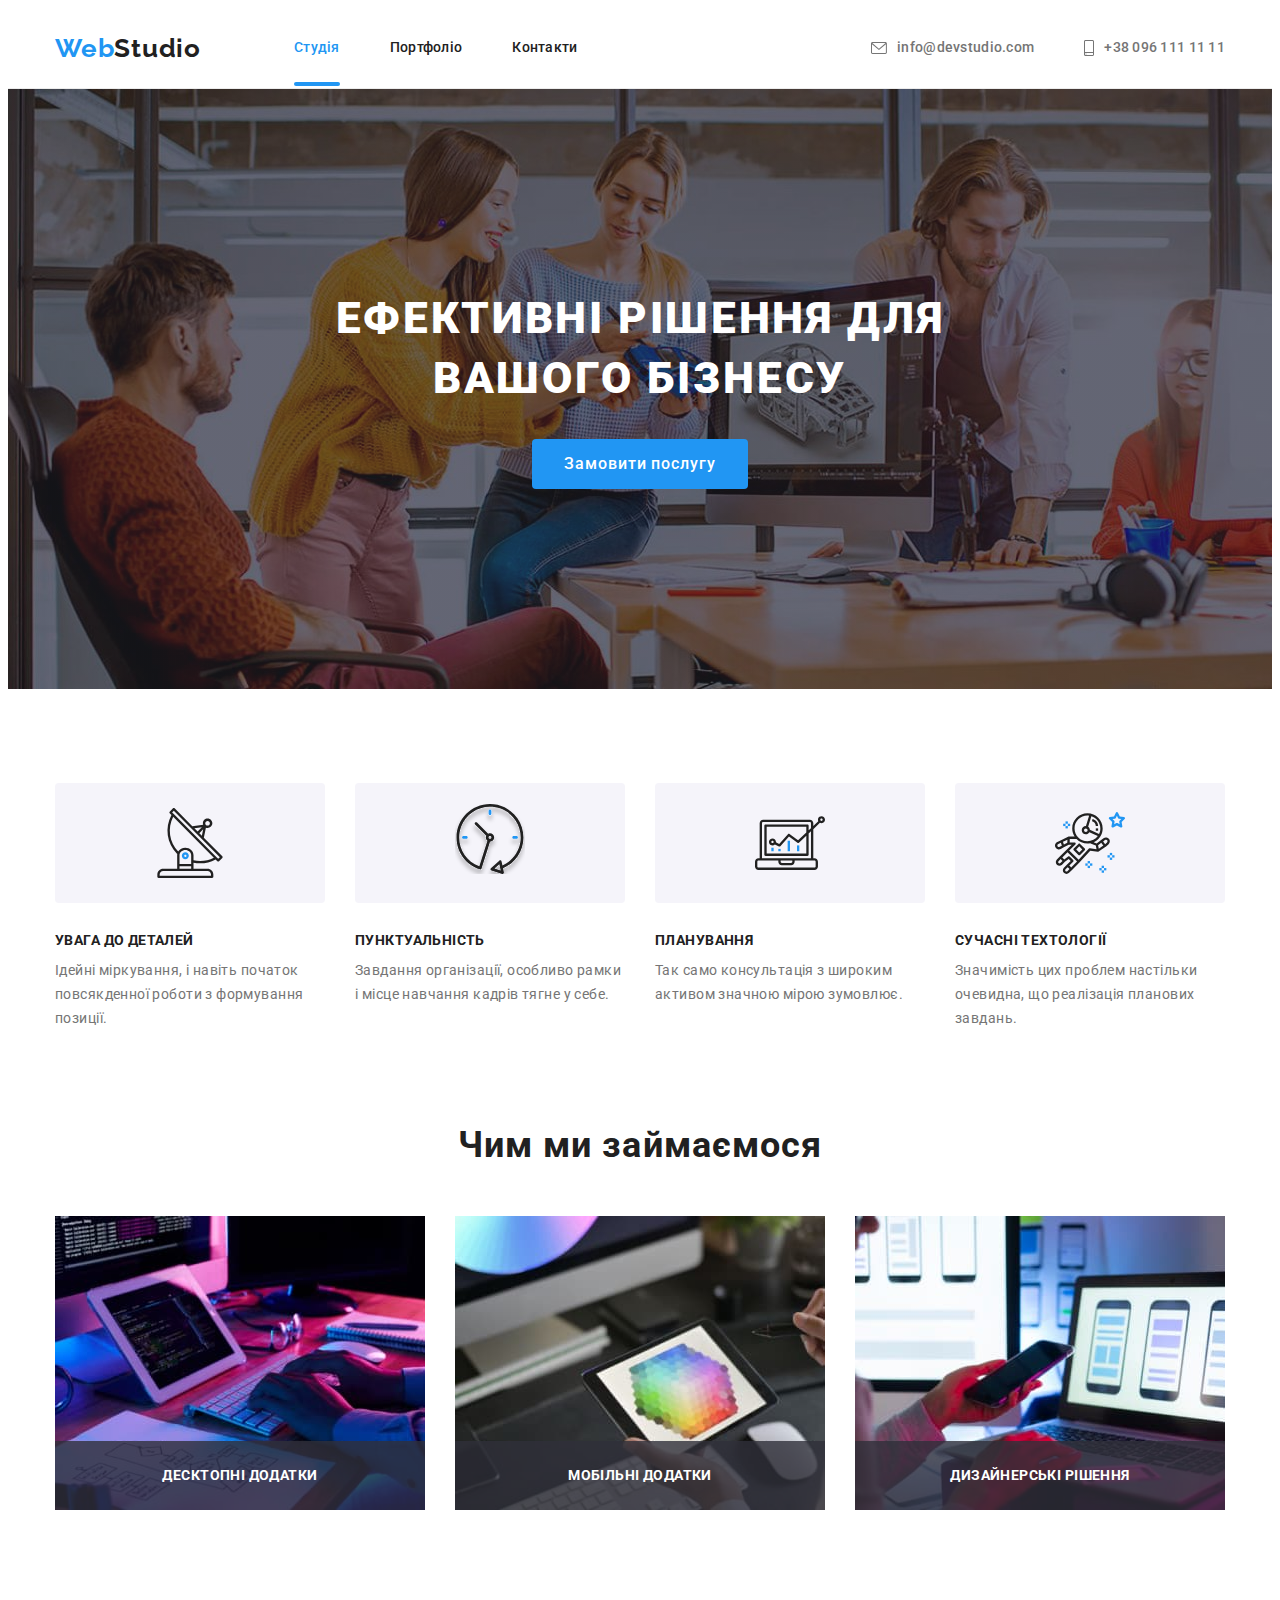
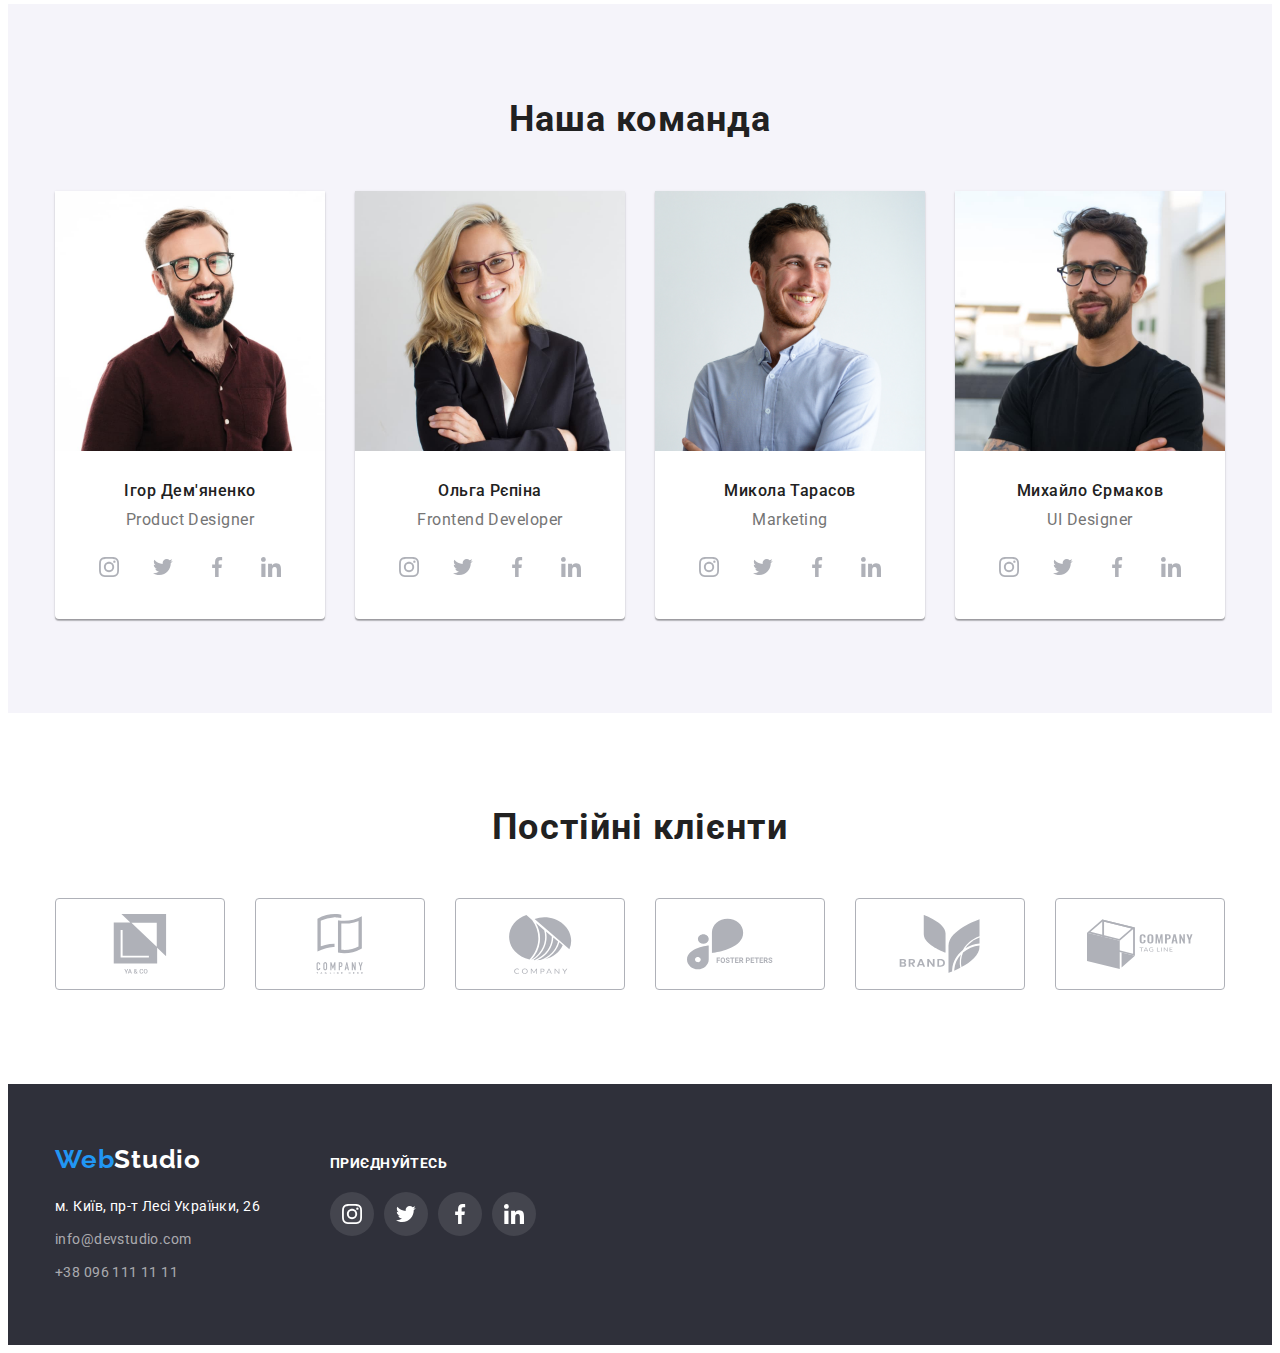
==== index.html @ 8819599c "01.11." ====
<!DOCTYPE html>
<html lang="en">
  <head>
    <meta charset="UTF-8" />
    <meta http-equiv="X-UA-Compatible" content="IE=edge" />
    <meta name="viewport" content="width=device-width, initial-scale=1.0" />
    <title>WebStudio</title>
    <link rel="preconnect" href="https://fonts.googleapis.com" />
    <link rel="preconnect" href="https://fonts.gstatic.com" crossorigin />
    <link
      href="https://fonts.googleapis.com/css2?family=Raleway:wght@700;900&family=Roboto:wght@400;500;700;900&display=swap"
      rel="stylesheet"
    />
    <link
      rel="stylesheet"
      href="https://cdnjs.cloudflare.com/ajax/libs/modern-normalize/1.1.0/modern-normalize.min.css"
      integrity="sha512-wpPYUAdjBVSE4KJnH1VR1HeZfpl1ub8YT/NKx4PuQ5NmX2tKuGu6U/JRp5y+Y8XG2tV+wKQpNHVUX03MfMFn9Q=="
      crossorigin="anonymous"
      referrerpolicy="no-referrer"
    />
    <link rel="stylesheet" href="./CSS/styles.css" />
  </head>

  <body>
    <header class="header">
      <div class="container header-container">
        <nav class="header-container">
          <a class="header-logo link" href="./index.html"
            >Web<span class="logo-studio">Studio</span></a
          >
          <ul class="header-list list">
            <li class="header-item">
              <a class="header-link link current" href="./index.html">Студія</a>
            </li>
            <li class="header-item">
              <a class="header-link link" href="./portfolio.html">Портфоліо</a>
            </li>
            <li class="header-item">
              <a class="header-link link" href="./index.html">Контакти</a>
            </li>
          </ul>
        </nav>
        <ul class="header-ocntact-container">
          <li class="header-addres-list">
            <a class="header-mail link" href="mailto:info@devstudio.com">
              <svg class="icon-envelope" width="16" height="12">
                <use href="./images/спрайти/symbol-defs.svg#icon-envelope"></use>
              </svg>
              info@devstudio.com
            </a>
          </li>
          <li>
            <a class="header-tel link" href="tel:+380961111111">
              <svg class="icon-smartphone" width="10" height="16">
                <use href="./images/спрайти/symbol-defs.svg#icon-smartphone"></use>
              </svg>
              +38 096 111 11 11</a
            >
          </li>
        </ul>
      </div>
    </header>

    <main>
      <section class="hero">
        <div class="container container-hero">
          <h1 class="hero-title">Ефективні рішення для вашого бізнесу</h1>
          <button class="hero-btn" data-modal-open type="button">Замовити послугу</button>
        </div>
      </section>

      <section class="about section">
        <div class="about-container container">
          <h2 class="visually-hidden">Переваги</h2>
          <ul class="about-list list">
            <li class="about-item icon-antenna">
              <h3 class="about-title">Увага до деталей</h3>
              <p class="about-txt">
                Ідейні міркування, і навіть початок повсякденної роботи з формування позиції.
              </p>
            </li>
            <li class="about-item icon-clock">
              <h3 class="about-title">Пунктуальність</h3>
              <p class="about-txt">
                Завдання організації, особливо рамки і місце навчання кадрів тягне у себе.
              </p>
            </li>
            <li class="about-item icon-diagram">
              <h3 class="about-title">Планування</h3>
              <p class="about-txt">
                Так само консультація з широким активом значною мірою зумовлює.
              </p>
            </li>
            <li class="about-item icon-astronaut">
              <h3 class="about-title">Сучасні техтології</h3>
              <p class="about-txt">
                Значимість цих проблем настільки очевидна, що реалізація планових завдань.
              </p>
            </li>
          </ul>
        </div>
      </section>

      <section class="work section">
        <div class="container">
          <h2 class="work-title">Чим ми займаємося</h2>
          <ul class="work-list">
            <li class="work-list-item">
              <div class="work-wrap">
                <img src="./images/img.jpg" alt="laptop screen" width="370" height="294" />
                <p class="work-list-text">Десктопні додатки</p>
              </div>
            </li>
            <li class="work-list-item">
              <div class="work-wrap">
                <img src="./images/box3.jpg" alt="White tablet" width="370" height="294" />
                <p class="work-list-text">Мобільні додатки</p>
              </div>
            </li>
            <li class="work-list-item">
              <div class="work-wrap">
                <img src="./images/box2(1).jpg" alt="keybord" width="370" height="294" />
                <p class="work-list-text">Дизайнерські рішення</p>
              </div>
            </li>
          </ul>
        </div>
      </section>

      <section class="team">
        <div class="container">
          <h2 class="team-title">Наша команда</h2>
          <ul class="team-list list">
            <li class="team-item">
              <img src="./images/img2.jpg" alt="red" width="270" height="270" />
              <div class="container-team-txt">
                <h3 class="team-name">Ігор Дем'яненко</h3>
                <p class="team-txt">Product Designer</p>
                <ul class="team-social-list list">
                  <li>
                    <a class="team-social-item" href="">
                      <svg class="social" width="20" height="20">
                        <use href="./images/спрайти/symbol-defs.svg#icon-instagram"></use>
                      </svg>
                    </a>
                  </li>
                  <li>
                    <a class="team-social-item" href="">
                      <svg class="social" width="20" height="20">
                        <use href="./images/спрайти/symbol-defs.svg#icon-twitter"></use>
                      </svg>
                    </a>
                  </li>
                  <li>
                    <a class="team-social-item" href="">
                      <svg class="social" width="20" height="20">
                        <use href="./images/спрайти/symbol-defs.svg#icon-facebook"></use>
                      </svg>
                    </a>
                  </li>
                  <li>
                    <a class="team-social-item" href="">
                      <svg class="social" width="20" height="20">
                        <use href="./images/спрайти/symbol-defs.svg#icon-linkedin"></use>
                      </svg>
                    </a>
                  </li>
                </ul>
              </div>
            </li>
            <li class="team-item">
              <img src="./images/img4.jpg" alt="black and white" width="270" height="270" />
              <div class="container-team-txt">
                <h3 class="team-name">Ольга Рєпіна</h3>
                <p class="team-txt">Frontend Developer</p>
                <ul class="team-social-list list">
                  <li>
                    <a class="team-social-item" href="">
                      <svg class="social" width="20" height="20">
                        <use href="./images/спрайти/symbol-defs.svg#icon-instagram"></use>
                      </svg>
                    </a>
                  </li>
                  <li>
                    <a class="team-social-item" href="">
                      <svg class="social" width="20" height="20">
                        <use href="./images/спрайти/symbol-defs.svg#icon-twitter"></use>
                      </svg>
                    </a>
                  </li>
                  <li>
                    <a class="team-social-item" href="">
                      <svg class="social" width="20" height="20">
                        <use href="./images/спрайти/symbol-defs.svg#icon-facebook"></use>
                      </svg>
                    </a>
                  </li>
                  <li>
                    <a class="team-social-item" href="">
                      <svg class="social" width="20" height="20">
                        <use href="./images/спрайти/symbol-defs.svg#icon-linkedin"></use>
                      </svg>
                    </a>
                  </li>
                </ul>
              </div>
            </li>
            <li class="team-item">
              <img src="./images/5.jpg" alt="blu" width="270" height="270" />
              <div class="container-team-txt">
                <h3 class="team-name">Микола Тарасов</h3>
                <p class="team-txt">Marketing</p>
                <ul class="team-social-list list">
                  <li>
                    <a class="team-social-item" href="">
                      <svg class="social" width="20" height="20">
                        <use href="./images/спрайти/symbol-defs.svg#icon-instagram"></use>
                      </svg>
                    </a>
                  </li>
                  <li>
                    <a class="team-social-item" href="">
                      <svg class="social" width="20" height="20">
                        <use href="./images/спрайти/symbol-defs.svg#icon-twitter"></use>
                      </svg>
                    </a>
                  </li>
                  <li>
                    <a class="team-social-item" href="">
                      <svg class="social" width="20" height="20">
                        <use href="./images/спрайти/symbol-defs.svg#icon-facebook"></use>
                      </svg>
                    </a>
                  </li>
                  <li>
                    <a class="team-social-item" href="">
                      <svg class="social" width="20" height="20">
                        <use href="./images/спрайти/symbol-defs.svg#icon-linkedin"></use>
                      </svg>
                    </a>
                  </li>
                </ul>
              </div>
            </li>
            <li class="team-item">
              <img src="./images/img66.jpg" alt="black" width="270" height="270" />
              <div class="container-team-txt">
                <h3 class="team-name">Михайло Єрмаков</h3>
                <p class="team-txt">UI Designer</p>
                <ul class="team-social-list list">
                  <li>
                    <a class="team-social-item" href="">
                      <svg class="social" width="20" height="20">
                        <use href="./images/спрайти/symbol-defs.svg#icon-instagram"></use>
                      </svg>
                    </a>
                  </li>
                  <li>
                    <a class="team-social-item" href="">
                      <svg class="social" width="20" height="20">
                        <use href="./images/спрайти/symbol-defs.svg#icon-twitter"></use>
                      </svg>
                    </a>
                  </li>
                  <li>
                    <a class="team-social-item" href="">
                      <svg class="social" width="20" height="20">
                        <use href="./images/спрайти/symbol-defs.svg#icon-facebook"></use>
                      </svg>
                    </a>
                  </li>
                  <li>
                    <a class="team-social-item" href="">
                      <svg class="social" width="20" height="20">
                        <use href="./images/спрайти/symbol-defs.svg#icon-linkedin"></use>
                      </svg>
                    </a>
                  </li>
                </ul>
              </div>
            </li>
          </ul>
        </div>
      </section>

      <section class="clients">
        <div class="clients-div">
          <h2 class="clients-titel">Постійні клієнти</h2>
          <ul class="clients-list">
            <li class="clients-name item-yago">
              <a class="clients-logo" href="">
                <svg class="client-item">
                  <use href="./images/спрайти/symbol-defs.svg#icon-Union"></use>
                </svg>
              </a>
            </li>
            <li class="clients-name item-tagline">
              <a class="clients-logo" href="">
                <svg class="client-item">
                  <use href="./images/спрайти/symbol-defs.svg#icon-company-tagline-here"></use>
                </svg>
              </a>
            </li>
            <li class="clients-name item-company">
              <a class="clients-logo" href="">
                <svg class="client-item">
                  <use href="./images/спрайти/symbol-defs.svg#icon-company"></use>
                </svg>
              </a>
            </li>
            <li class="clients-name item-foster">
              <a class="clients-logo" href="">
                <svg class="client-item">
                  <use href="./images/спрайти/symbol-defs.svg#icon-foster-peters"></use>
                </svg>
              </a>
            </li>
            <li class="clients-name item-brand">
              <a class="clients-logo" href="">
                <svg class="client-item">
                  <use href="./images/спрайти/symbol-defs.svg#icon-brand"></use>
                </svg>
              </a>
            </li>
            <li class="clients-name item-tagline2">
              <a class="clients-logo" href="">
                <svg class="client-item">
                  <use href="./images/спрайти/symbol-defs.svg#icon-ta-line"></use>
                </svg>
              </a>
            </li>
          </ul>
        </div>
      </section>
    </main>

    <footer class="footer">
      <section class="">
        <div class="container container-footer">
          <div class="container-addres">
            <a class="footer-logo link" href="./index.html"
              >Web<span class="logo-foter-studio">Studio</span></a
            >
            <address class="footer-address">
              <ul class="footer-list list">
                <li class="footer-item">
                  <a
                    class="footer-map link"
                    href="https://goo.gl/maps/A6BVXdk1ybbCkHYm9"
                    target="_blank"
                    rel="nofollow noopener"
                    >м. Київ, пр-т Лесі Українки, 26</a
                  >
                </li>
                <li class="footer-item">
                  <a class="footer-mail link" href="mailto:info@devstudio.com"
                    >info@devstudio.com</a
                  >
                </li>
                <li class="footer-item">
                  <a class="footer-tel link" href="tel:+380961111111">+38 096 111 11 11</a>
                </li>
              </ul>
            </address>
          </div>
          <div class="footer-social">
            <p class="footer-social-title">приєднуйтесь</p>
            <ul class="footer-social-list">
              <li class="footer-social-item">
                <a class="footer-social-link" href="">
                  <svg class="footer-social-logo" width="20" height="20">
                    <use href="./images/спрайти/symbol-defs.svg#icon-instagram"></use>
                  </svg>
                </a>
              </li>
              <li class="footer-social-item">
                <a class="footer-social-link" href="">
                  <svg class="footer-social-logo" width="20" height="20">
                    <use href="./images/спрайти/symbol-defs.svg#icon-twitter"></use>
                  </svg>
                </a>
              </li>
              <li class="footer-social-item">
                <a class="footer-social-link" href="">
                  <svg class="footer-social-logo" width="20" height="20">
                    <use href="./images/спрайти/symbol-defs.svg#icon-facebook"></use>
                  </svg>
                </a>
              </li>
              <li class="footer-social-item">
                <a class="footer-social-link" href="">
                  <svg class="footer-social-logo" width="20" height="20">
                    <use href="./images/спрайти/symbol-defs.svg#icon-linkedin"></use>
                  </svg>
                </a>
              </li>
            </ul>
          </div>
        </div>
      </section>
    </footer>
    <div class="backdrop is-hidden" data-modal>
      <div class="modal">
        <button class="modal-btn" data-modal-close>
          <svg class="madal-close-icon" width="11" height="11">
            <use href="./images/спрайти/symbol-defs.svg#icon-close"></use>
          </svg>
        </button>
      </div>
    </div>
    <script src="./js/modal.js"></script>
  </body>
</html>
---- CSS/styles.css ----
:root {
  --primary-text-color: #212121;
  --secondary-text-color: #757575;
  --white-text-color: #ffffff;
  --footer-text-color: #ffffff99;
  --accent-color: #2196f3;
  --hero-background-color: #2f303a;
  --white-background-color: #ffffff;
  --team-background-color: #f5f4fa;
  --footer-background-color: #2f303a;
  --hero-buton-activ: #188ce8;
}

*,
*::before,
*::after {
  box-sizing: border-box;
}

p,
h1,
h2,
h3,
h4,
h5,
h6 {
  margin: 0;
}

ul,
ol {
  margin: 0;
  padding-left: 0;
  list-style: none;
}

button {
  display: block;
  border: none;
  border-radius: 4px;
  cursor: pointer;
}

address {
  font-style: normal;
}

a {
  color: currentColor;
  text-decoration: none;
}

img {
  max-width: 100%;
  height: auto;
  display: block;
}

.section {
  padding-top: 94px;
  padding-bottom: 94px;
}

body {
  font-family: 'Roboto', sans-serif;
  color: var(--primary-text-color);
  letter-spacing: 0.03em;
  font-size: 14px;
  background-color: var(--white-background-color);
}

.container {
  width: 1200px;
  margin: 0 auto;
  padding: 0 15px;
}

.list {
  list-style: none;
  padding-left: 0;
  margin: 0;
}

.link {
  text-decoration: none;
}

.link:hover,
.link:focus,
.link:active {
  color: var(--accent-color);
}

/*------header------------*/

.header {
  border-bottom: 1px solid #ececec;
}

.header-container {
  display: flex;
  align-items: center;
}

.header-ocntact-container {
  gap: 50px;
  margin-left: auto;
  display: flex;
  align-items: center;
}

.header-logo {
  margin-right: 93px;
  font-family: 'Raleway';
  font-style: normal;
  font-weight: 700;
  font-size: 26px;
  line-height: 1.19;
  letter-spacing: 0.03em;
  color: var(--accent-color);
}

.logo-studio {
  color: var(--primary-text-color);
}

.header-list {
  display: flex;
  gap: 50px;
  align-items: center;
}

.header-addres-list {
}

.header-link {
  position: relative;
  display: block;
  font-weight: 500;
  font-size: 14px;
  line-height: 1.14;
  letter-spacing: 0.02em;
  color: var(--primary-title-color);
  padding: 32px 0;
  transition-property: color;
  transition-duration: 250ms;
  transition-timing-function: cubic-bezier(0.4, 0, 0.2, 1);
}

.current::after {
  position: absolute;
  left: 0;
  width: 100%;
  margin-top: 26px;
  display: block;
  content: '';
  background: #2196f3;
  border-radius: 2px;
  height: 4px;
}

.current {
  color: #2196f3;
}

.header-mail {
  display: flex;
  align-items: center;
  gap: 10px;
  font-weight: 500;
  line-height: 1.14;
  letter-spacing: 0.02em;
  color: var(--secondary-text-color);
  transition-property: color;
  transition-duration: 250ms;
  transition-timing-function: cubic-bezier(0.4, 0, 0.2, 1);
}

.header-tel {
  display: flex;
  align-items: center;
  gap: 10px;
  font-weight: 500;
  line-height: 1.14;
  letter-spacing: 0.02em;
  color: var(--secondary-text-color);
  transition-property: color;
  transition-duration: 250ms;
  transition-timing-function: cubic-bezier(0.4, 0, 0.2, 1);
}

.icon-smartphone {
  fill: currentColor;
}

.icon-envelope {
  fill: currentColor;
}

/*---------hero----------*/

.hero {
  margin-right: auto;
  margin-left: auto;
  max-width: 1600px;
  height: 600px;
  background-color: var(--footer-background-color);
  background-image: linear-gradient(rgba(47, 48, 58, 0.4), rgba(47, 48, 58, 0.4)),
    url(../images/hero-background.jpc.jpg);

  padding-top: 200px;
  padding-bottom: 200px;
  text-align: center;
  background-size: cover;
  background-repeat: no-repeat;
}

.hero-title {
  text-align: center;
  width: 696px;
  font-weight: 900;
  font-size: 44px;
  line-height: 1.36;
  text-align: center;
  letter-spacing: 0.06em;
  text-transform: uppercase;
  color: var(--white-text-color);
  margin: 0 auto;
}

.hero-btn {
  display: inline-block;
  margin-top: 30px;
  min-width: 216px;
  height: 50px;
  top: 430px;
  left: 692px;
  font-family: inherit;
  font-weight: 500;
  font-size: 16px;
  line-height: 1.88;
  text-align: center;
  letter-spacing: 0.06em;
  color: var(--white-text-color);
  background-color: var(--accent-color);
  cursor: pointer;
  border-radius: 4px;
  border: none;
  padding: 10px 32px;
}

.hero-btn:hover,
.hero-btn:focus,
.hero-btn:active {
  background-color: var(--hero-buton-activ);
  color: var(--white-text-color);
}

/*------------переваги--------*/

.about-list {
  display: flex;
}

.about-container {
  box-sizing: border-box;
}

.visually-hidden {
  position: absolute;
  white-space: nowrap;
  width: 1px;
  height: 1px;
  overflow: hidden;
  border: 0;
  padding: 0;
  clip: rect(0 0 0 0);
  clip-path: inset(50%);
  margin: -1px;
}

.about-title {
  margin-bottom: 10px;
  font-weight: 700;
  line-height: 1.14;
  font-size: 14px;
  letter-spacing: 0.03em;
  text-transform: uppercase;
  color: var(--primary-text-color);
}

.about-txt {
  max-width: 270px;

  line-height: 1.71;
  letter-spacing: 0.03em;
  color: var(--secondary-text-color);
}

.about-item:not(:last-child) {
  margin-right: 30px;
}

.icon-antenna::before {
  background-image: url(../images/спрайти/antenna.svg);
  margin-bottom: 30px;
  border-radius: 4px;
}

.icon-clock::before {
  background-image: url(../images/спрайти/clock.svg);
  margin-bottom: 30px;
  border-radius: 4px;
}

.icon-diagram::before {
  background-image: url(../images/спрайти/diagram.svg);
  margin-bottom: 30px;
  border-radius: 4px;
}

.icon-astronaut::before {
  background-image: url(../images/спрайти/astronaut.svg);
  margin-bottom: 30px;
  border-radius: 4px;
}

.about-list {
  width: 1200px;
}

.about-item::before {
  display: block;
  content: '';
  width: 270px;
  height: 120px;
  background-repeat: no-repeat;
  background-color: #f5f4fa;
  background-position: center;
}

.about-item {
  box-sizing: border-box;
  width: 270px;
}

/*------work-----*/

.work {
  padding-top: 0;
}

.work-title {
  margin-bottom: 50px;
  font-weight: 700;
  font-size: 36px;
  line-height: 1.16;
  text-align: center;
  letter-spacing: 0.03em;
  color: var(--primary-text-color);
}

.work-list {
  margin: 0px;
  justify-content: center;
  display: flex;
  gap: 30px;
}

.work-list-item {
  width: 370px;
}

.work-list-text {
  text-align: center;
  color: var(--white-text-color);
  background-color: rgba(47, 48, 58, 0.8);
  position: absolute;
  padding: 27px 0px 27px 0px;
  font-family: 'Roboto';
  font-style: normal;
  font-weight: 700;
  font-size: 14px;
  line-height: 1.12;
  letter-spacing: 0.03em;
  text-transform: uppercase;
  bottom: 0%;
  width: 100%;
}

.work-wrap {
  position: relative;
  overflow: hidden;
}

/*------team------*/

.team-social-item:hover,
.team-social-item:focus {
  color: var(--white-text-color);
  background-color: var(--accent-color);
}

.social {
  fill: currentColor;
}

.team-social-list {
  display: flex;

  justify-content: center;
  gap: 10px;
  margin-top: 16px;
}

.team-social-item {
  border-radius: 50%;
  color: #afb1b8;
  background-color: transparent;
  align-items: center;
  justify-content: center;
  display: flex;
  width: 44px;
  height: 44px;
  transition-property: color, background-color;
  transition-duration: 250ms;
  transition-timing-function: cubic-bezier(0.4, 0, 0.2, 1);
}

.team-item {
  background: #ffffff;
  box-shadow: 0px 1px 3px rgba(0, 0, 0, 0.12), 0px 1px 1px rgba(0, 0, 0, 0.14),
    0px 2px 1px rgba(0, 0, 0, 0.2);
  border-radius: 0px 0px 4px 4px;
}

.team {
  padding-top: 94px;
  padding-bottom: 94px;
  background-color: var(--team-background-color);
}

.team-title {
  margin-bottom: 50px;
  font-weight: 700;
  font-size: 36px;
  line-height: 1.17;
  text-align: center;
  letter-spacing: 0.03em;
  color: var(--primary-text-color);
}

.team-name {
  margin-bottom: 10px;
  font-weight: 500;
  font-size: 16px;
  line-height: 1.19;
  text-align: center;
  letter-spacing: 0.03em;
  color: var(--primary-text-color);
}

.team-txt {
  font-size: 16px;
  line-height: 1.19;
  text-align: center;
  letter-spacing: 0.03em;
  color: var(--secondary-text-color);
}

.team-list {
  gap: 30px;
  display: flex;
}

.container-team-txt {
  padding-top: 30px;
  padding-bottom: 30px;
}

/* _______clients_______ */

.clients {
  padding: 94px 0px;
}

.clients-list {
  justify-content: center;
  display: flex;
  gap: 30px;
}

.clients-name {
  width: 170px;
  height: 92px;
}

.clients-logo {
  width: 170px;
  height: 92px;
  display: flex;
  align-items: center;
  justify-content: center;
  color: #afb1b8;
  border: 1px solid #afb1b8;
  border-radius: 4px;
  transition-property: color, border-color;
  transition-duration: 250ms;
  transition-timing-function: cubic-bezier(0.4, 0, 0.2, 1);
}

.client-item {
  width: 106px;
  height: 60px;
  fill: currentColor;
}

.clients-logo:hover,
.clients-logo:focus,
.clients-logo:active {
  border-color: var(--hero-buton-activ);

  color: var(--hero-buton-activ);
}

.clients-titel {
  margin-bottom: 50px;
  font-family: Roboto;
  font-size: 36px;
  font-weight: 700;
  line-height: 1.16;
  letter-spacing: 0.03em;
  text-align: center;
}

/*---------footer-------*/

.footer-item:not(:last-child) {
  margin-bottom: 9px;
}

.footer-map,
.footer-mail,
.footer-tel {
  transition-property: color;
  transition-duration: 250ms;
  transition-timing-function: cubic-bezier(0.4, 0, 0.2, 1);
}

.container-footer {
  align-items: baseline;
  display: flex;
}

.logo-foter-studio {
  color: var(--white-text-color);
}

.footer-address {
  margin-top: 20px;
  font-style: normal;
}

.footer {
  padding: 60px 0;
  background-color: var(--footer-background-color);
}

.footer-logo {
  font-family: 'Raleway';
  font-style: normal;
  font-weight: 700;
  font-size: 26px;
  line-height: 1.19;
  letter-spacing: 0.03em;
  color: var(--accent-color);
}

.footer-map {
  line-height: 1.71;
  letter-spacing: 0.03em;
  color: var(--white-text-color);
}

.footer-mail {
  line-height: 1.71;
  letter-spacing: 0.03em;
  color: var(--footer-text-color);
}

.footer-tel {
  line-height: 1.71;
  letter-spacing: 0.03em;
  color: var(--footer-text-color);
}

/* -------footer-social----- */

.footer-social {
  margin-left: 70px;
}

.footer-social-title {
  font-style: normal;
  font-weight: 700;
  font-size: 14px;
  line-height: 1.14;
  text-transform: uppercase;
  color: var(--white-text-color);
}

.footer-social-title {
  margin-bottom: 20px;
}

.footer-social-list {
  display: flex;
  align-items: center;
  gap: 10px;
}

.footer-social-link {
  width: 44px;
  height: 44px;
  border-radius: 50%;
  background-color: rgba(255, 255, 255, 0.1);
  display: flex;
  background-position: center;
  align-items: center;
  justify-content: center;
  color: var(--white-text-color);
  transition-property: color, background-color;
  transition-duration: 250ms;
  transition-timing-function: cubic-bezier(0.4, 0, 0.2, 1);
}

.footer-social-logo {
  fill: currentColor;
}

.footer-social-link:hover,
.footer-social-link:focus {
  background-color: var(--accent-color);
}

/*--------filter-btn-------*/

.filter-list {
  margin-bottom: 50px;
  gap: 8px;
  display: flex;
  justify-content: center;
}

.filter {
  padding-top: 94px;
  padding-bottom: 94px;
}

.filter-item .filter-btn {
  box-sizing: border-box;
  padding: 6px 22px;
  border-radius: 4px;
  font-family: inherit;
  font-weight: 500;
  font-size: 16px;
  line-height: 1.62;
  text-align: center;
  letter-spacing: 0.03em;
  color: var(--primary-text-color);
  background-color: var(--team-background-color);
  cursor: pointer;
  border: none;
  transition-property: color, background-color, box-shadow;
  transition-duration: 250ms;
  transition-timing-function: cubic-bezier(0.4, 0, 0.2, 1);
}

.filter-btn:hover,
.filter-btn:focus {
  color: var(--white-text-color);
  background-color: var(--accent-color);
  box-shadow: 0px 3px 1px rgba(0, 0, 0, 0.1), 0px 1px 2px rgba(0, 0, 0, 0.08),
    0px 2px 2px rgba(0, 0, 0, 0.12);
}

/*--------filter-------*/

.projects-list {
  padding: 0 0 0 0;
  flex-wrap: wrap;
  display: flex;
  gap: 30px;
}

.projects-link:hover,
.projects-link:focus {
  display: block;
  box-shadow: 0px 1px 1px rgba(0, 0, 0, 0.12), 0px 4px 4px rgba(0, 0, 0, 0.06),
    1px 4px 6px rgba(0, 0, 0, 0.16);
}

.container-projects {
  border-top: 0px;
  padding: 20px 24px;
  border: 1px solid rgba(238, 238, 238, 1);
}

.projects-titel {
  margin-bottom: 4px;
  font-weight: 700;
  font-size: 18px;
  line-height: 2;
  letter-spacing: 0.06em;
  color: var(--primary-text-color);
}

.projects-txt {
  font-size: 16px;
  line-height: 1.88;
  letter-spacing: 0.03em;
  color: var(--secondary-text-color);
}

.projects-item:hover .projects-cover-text {
  transform: translateY(0);
}

.projects-top-wrap {
  position: relative;
  overflow: hidden;
}

.projects-cover-text {
  color: var(--white-text-color);
  background-color: rgba(33, 150, 243, 0.9);
  position: absolute;
  padding: 63px 24px;
  font-family: 'Roboto';
  font-style: normal;
  font-weight: 400;
  font-size: 18px;
  line-height: 1.12;
  letter-spacing: 0.03em;
  top: 0;
  left: 0;
  height: 100%;
  transform: translateY(100%);
  transition-property: background-color, transform;
  transition-duration: 250ms;
  transition-timing-function: cubic-bezier(0.4, 0, 0.2, 1);
}
/* .................backdrop............ */

.modal {
  width: 528px;
  height: 581px;
  background-color: var(--white-background-color);
  position: absolute;
  top: 50%;
  left: 50%;
  transform: translate(-50%, -50%) scale(1);
  transition: transform 300ms linear;
}

.backdrop {
  position: fixed;
  width: 100%;
  height: 100%;
  top: 0;
  left: 0;
  background-color: rgba(0, 0, 0, 0.2);
  transition: opacity 250ms;
  visibility: 300ms linear;
}

.backdrop.is-hidden .modal {
  transform: translate(-50%, -50%) scale(0);
}

.modal-btn {
  width: 30px;
  height: 30px;
  border: 1px solid #909090;
  border-radius: 50%;
  background-color: transparent;
  position: absolute;
  right: 10px;
  top: 10px;
  display: flex;
  align-items: center;
  justify-content: center;
  padding: 0;
  cursor: pointer;
}

.is-hidden {
  opacity: 0;
  pointer-events: none;
}
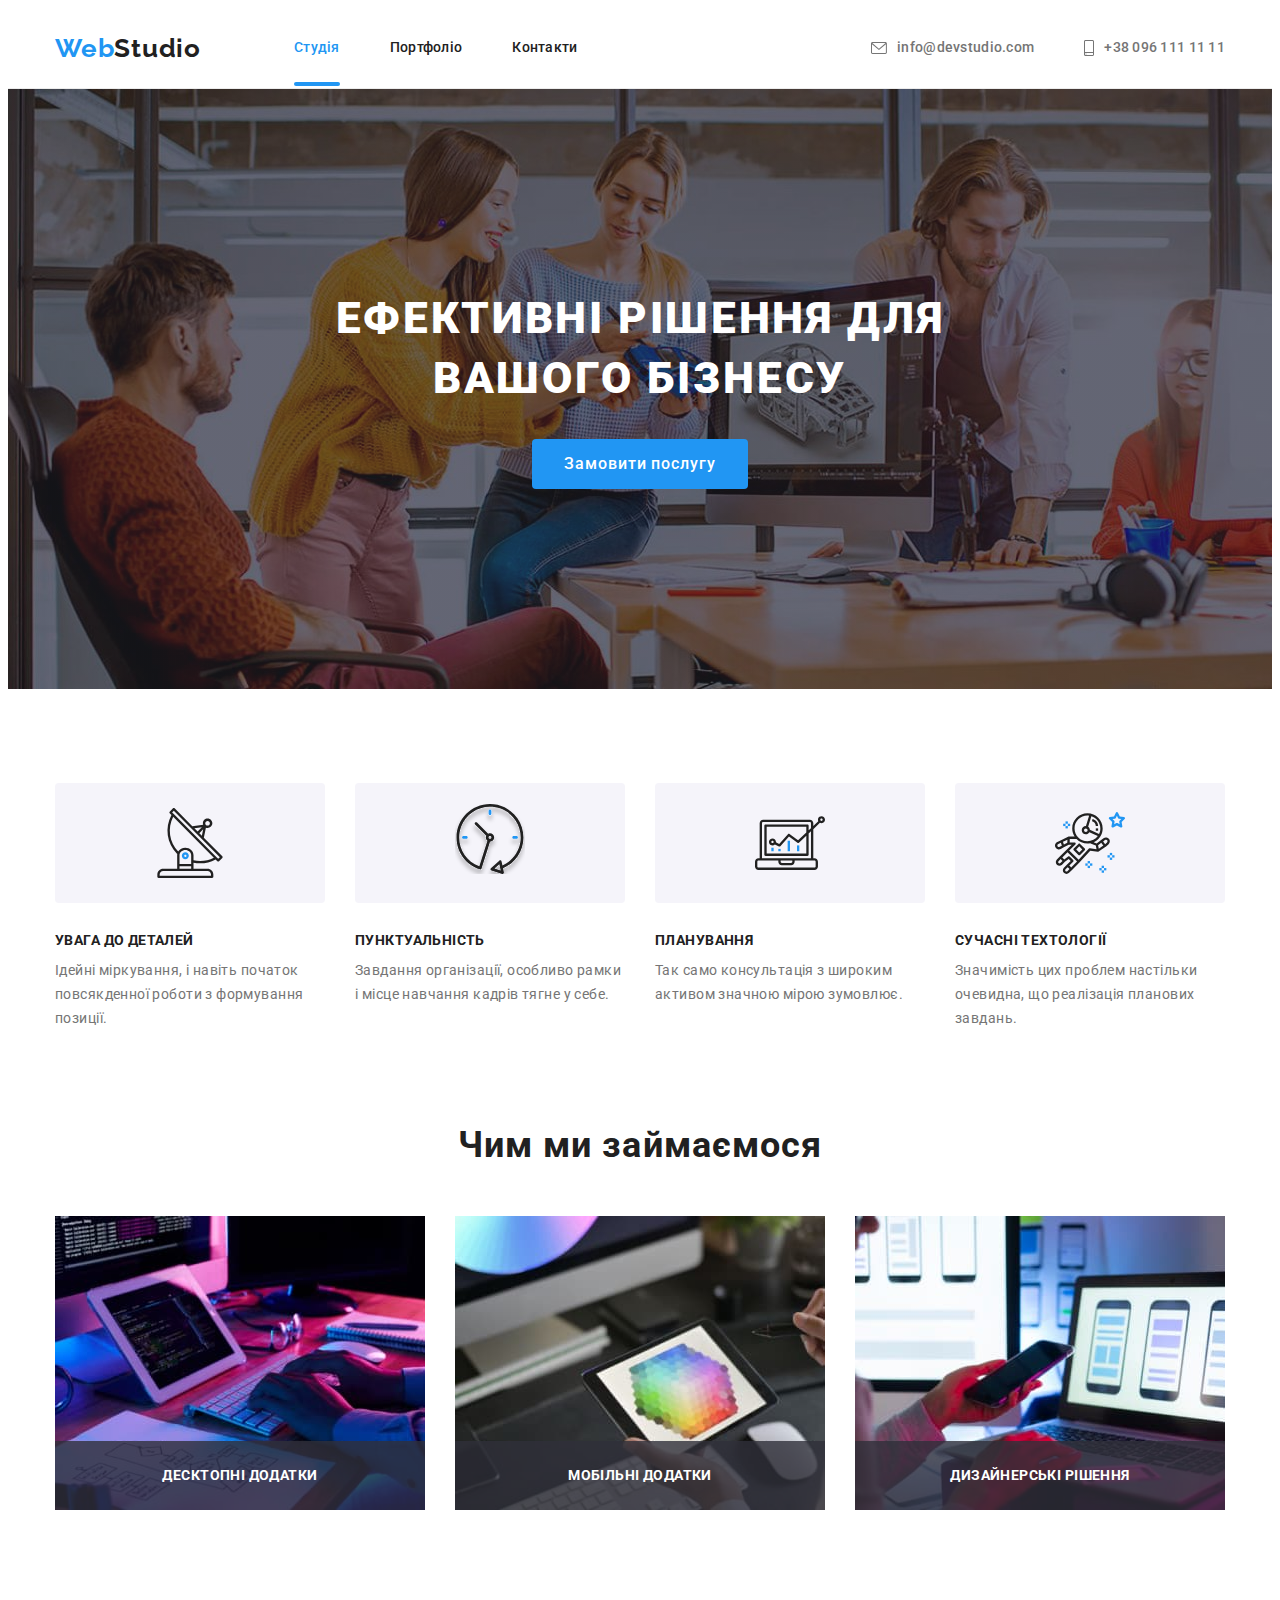
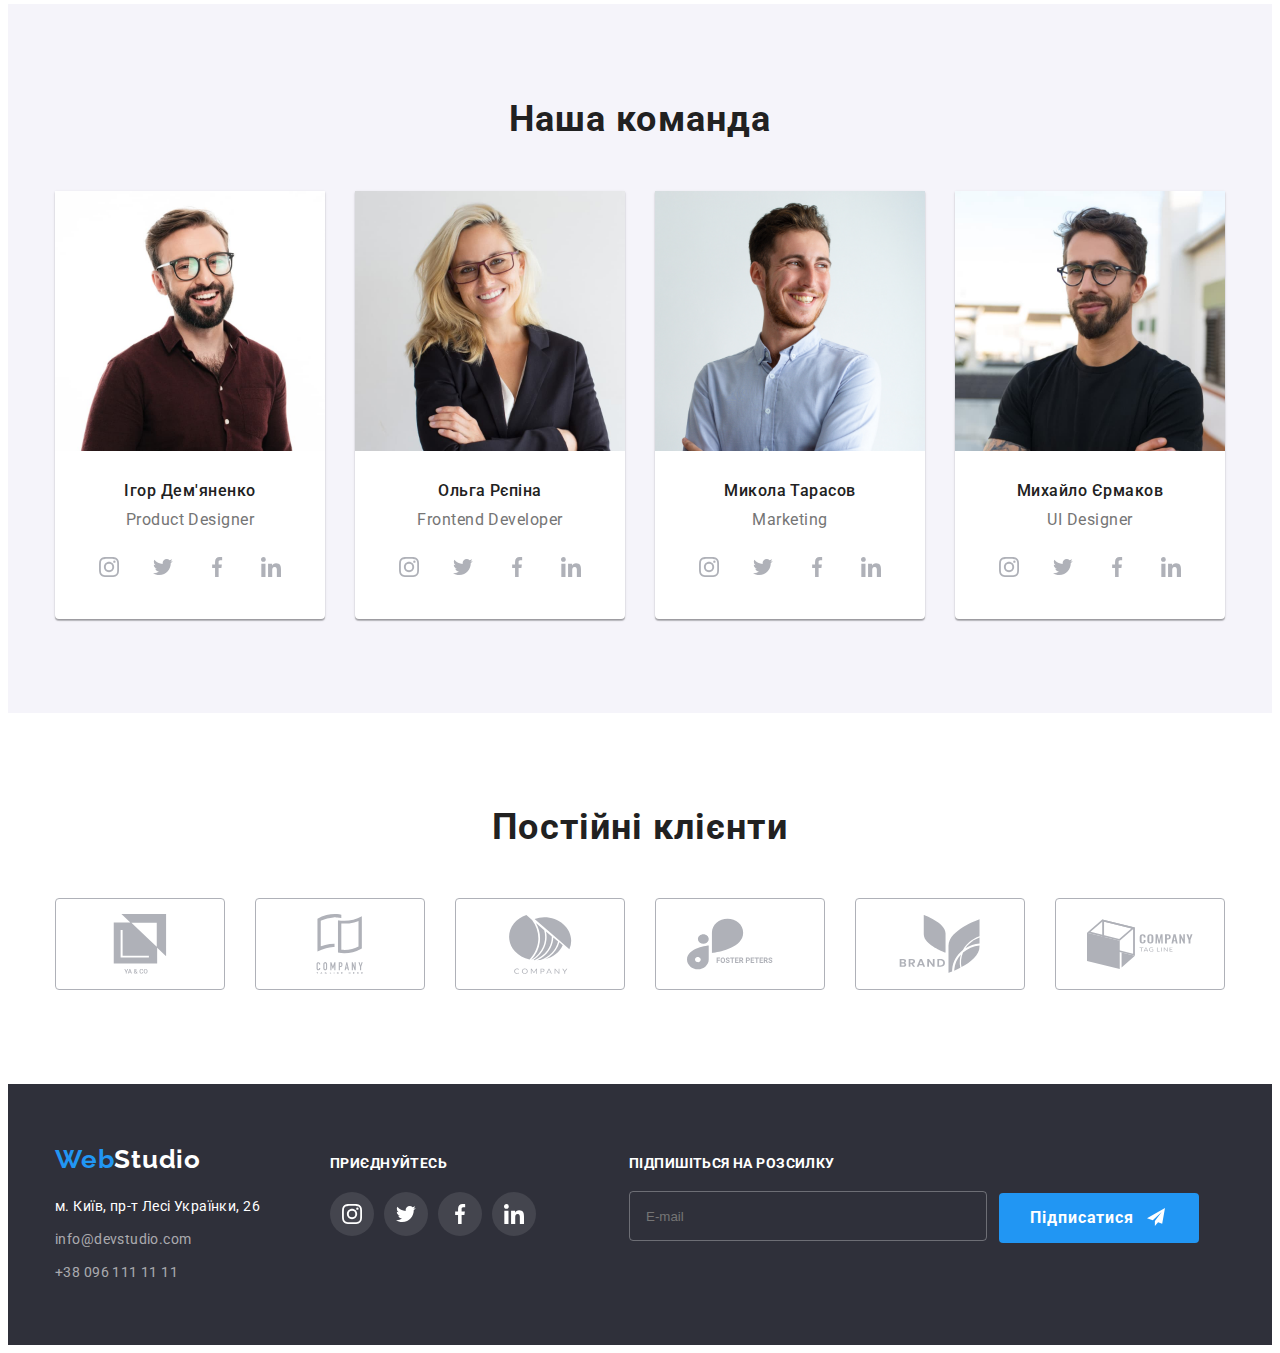
==== commit 13bfe674: "07.11. firs load" ====
--- a/index.html
+++ b/index.html
@@ -396,13 +396,105 @@
               </li>
             </ul>
           </div>
+          <div class="footer-spam">
+          <p class="footer-spam-title">Підпишіться на розсилку</p>
+          <form action="">
+            <label for="">
+              <span class="footer-spam-span">
+                <input
+                type="mail"
+                class="footer-spam-mail"
+                name="mail-spam"
+                placeholder="E-mail"
+                />
+              </span>
+            </label>
+          </form>
+        </div>
+        <div class="footer-button">
+          <button class="footer-btn" type="submit"> 
+            Підписатися
+            <span>
+              <svg class="footer-icon-send" width="24" height="24">
+                <use href="./images/спрайти/symbol-defs.svg#icon-send"></use>
+            </svg>
+            </span>
+          </button>
+        </div>
         </div>
       </section>
     </footer>
     <div class="backdrop is-hidden" data-modal>
       <div class="modal">
+        <p class="modal-title">Залиште свої дані, ми вам передзвонимо</p>
+        <form action="">
+          <label for="">
+            <span class="modal-label-text">Ім'я</span>
+            <span class="input-wrap">
+              <input
+                type="text"
+                class="modal-input"
+                name="user-name"
+                required
+              />
+              <svg class="modal-input-icon" width="18" height="18">
+                <use href="./images/спрайти/symbol-defs.svg#icon-person-black"></use>
+              </svg>
+            </span>
+          </label>
+          <span class="modal-label-text">Телефон</span>
+            <span class="input-wrap">
+              <input
+                type="tel"
+                class="modal-input"
+                name="tel-modal"
+                required
+              />
+              <svg class="modal-input-icon" width="18" height="18">
+                <use href="./images/спрайти/symbol-defs.svg#icon-phone-black"></use>
+              </svg>
+            </span>
+          </label>
+          <span class="modal-label-text">Пошта</span>
+            <span class="input-wrap">
+              <input
+                type="email"
+                class="modal-input"
+                name="mail"
+                required
+              />
+              <svg class="modal-input-icon" width="18" height="18">
+                <use href="./images/спрайти/symbol-defs.svg#icon-email-black"></use>
+              </svg>
+            </span>
+          <div class="modal-field">
+            <label for="user-text" class="modal-label">Коментар</label>
+            <textarea
+              name="user-text"
+              id="user-text"
+              class="modal-comment border-comment"
+              placeholder="Введіть текст"
+            ></textarea>
+          </div>
+          <div class="modal-checkbox">
+            <input
+              type="checkbox"
+              class="input-check visually-hidden"
+              name="privacy-modal"
+              value="true"
+              id="privacy"
+            />
+            <label for="privacy" class="check-text" style="display: flex;">
+              <span>
+                <svg class="check-icon" width="16" height="16">
+                  <use href="./images/спрайти/symbol-defs.svg#Vector"></use>
+                </svg>
+              </span><p class="check-txt-privacy">Погоджуюся з розсилкою та приймаю <p class="check-txt-privacy-link">Умови договору</p></p>
+              </label>
+          </div>
+          <button class="modal-btn-send" type="submit">Відправити</button>
         <button class="modal-btn" data-modal-close>
-          <svg class="madal-close-icon" width="11" height="11">
+          <svg class="modal-close-icon" width="18" height="18">
             <use href="./images/спрайти/symbol-defs.svg#icon-close"></use>
           </svg>
         </button>
--- a/CSS/styles.css
+++ b/CSS/styles.css
@@ -130,9 +130,6 @@
   align-items: center;
 }
 
-.header-addres-list {
-}
-
 .header-link {
   position: relative;
   display: block;
@@ -643,6 +640,78 @@
   background-color: var(--accent-color);
 }
 
+.footer-spam {
+  margin-left: 93px;
+}
+
+.footer-spam-title {
+  color: var(--white-text-color);
+  margin-bottom: 20px;
+  font-family: 'Roboto';
+  font-style: normal;
+  font-weight: 700;
+  font-size: 14px;
+  line-height: 16px;
+  letter-spacing: 0.03em;
+  text-transform: uppercase;
+}
+
+.footer-spam-mail {
+  color: var(--white-text-color);
+  outline: none;
+  width: 358px;
+  height: 50px;
+  border-radius: 4px;
+  background-color: transparent;
+  resize: none;
+  border: 1px solid rgba(255, 255, 255, 0.3);
+  padding-left: 16px;
+}
+
+.footer-spam-span {
+  position: relative;
+}
+
+.footer-spam-mail:focus {
+  border: 1px solid var(--white-text-color);
+  transition-duration: 250ms;
+  transition-timing-function: cubic-bezier(0.4, 0, 0.2, 1);
+}
+
+.footer-btn {
+  position: absolute;
+  margin-top: 25px;
+  color: var(--white-text-color);
+  width: 200px;
+  height: 50px;
+  background-color: var(--accent-color);
+  margin-left: 12px;
+  font-family: 'Roboto';
+  font-style: normal;
+  font-weight: 700;
+  font-size: 16px;
+  line-height: 30px;
+  display: flex;
+  align-items: center;
+  text-align: center;
+  letter-spacing: 0.06em;
+  justify-content: center;
+  transition-duration: 250ms;
+  transition-timing-function: cubic-bezier(0.4, 0, 0.2, 1);
+}
+
+.footer-icon-send {
+  margin-top: 13px;
+  margin-left: 10px;
+}
+
+.footer-btn:focus,
+.footer-btn:hover {
+  color: var(--white-text-color);
+  background-color: var(--hero-buton-activ);
+  box-shadow: 0px 4px 4px 0px rgba(0, 0, 0, 0.15);
+}
+
 /*--------filter-btn-------*/
 
 .filter-list {
@@ -698,6 +767,8 @@
   display: block;
   box-shadow: 0px 1px 1px rgba(0, 0, 0, 0.12), 0px 4px 4px rgba(0, 0, 0, 0.06),
     1px 4px 6px rgba(0, 0, 0, 0.16);
+  transition-duration: 250ms;
+  transition-timing-function: cubic-bezier(0.4, 0, 0.2, 1);
 }
 
 .container-projects {
@@ -750,6 +821,12 @@
   transition-duration: 250ms;
   transition-timing-function: cubic-bezier(0.4, 0, 0.2, 1);
 }
+
+.projects-link:hover .projects-cover-text,
+.projects-link:focus .projects-cover-text {
+  transform: translateY(0);
+}
+
 /* .................backdrop............ */
 
 .modal {
@@ -761,6 +838,7 @@
   left: 50%;
   transform: translate(-50%, -50%) scale(1);
   transition: transform 300ms linear;
+  padding: 40px;
 }
 
 .backdrop {
@@ -798,3 +876,156 @@
   opacity: 0;
   pointer-events: none;
 }
+
+.modal-title {
+  font-size: 18px;
+  font-weight: 600;
+  text-align: center;
+  margin-bottom: 20px;
+}
+
+.modal-title {
+  font-family: 'Roboto';
+  font-style: normal;
+  font-weight: 700;
+  font-size: 20px;
+  line-height: 23px;
+  text-align: center;
+  letter-spacing: 0.03em;
+}
+
+.modal-label-text,
+.modal-label {
+  font-size: 12px;
+  margin-bottom: 5px;
+  display: block;
+}
+
+.modal-input {
+  font-size: 14px;
+  width: 100%;
+  height: 40px;
+  border-radius: 5px;
+  outline: transparent;
+  border: 1px solid rgba(33, 33, 33, 0.2);
+  padding-left: 40px;
+  margin-bottom: 10px;
+}
+
+.modal-input-icon {
+  position: absolute;
+  top: 50%;
+  transform: translateY(-50%);
+  left: 10px;
+}
+
+.input-wrap {
+  position: relative;
+}
+
+.modal-input:focus + .modal-input-icon {
+  fill: var(--accent-color);
+  transition-duration: 250ms;
+  transition-timing-function: cubic-bezier(0.4, 0, 0.2, 1);
+}
+
+.modal-input:focus {
+  border: 1px solid var(--accent-color);
+  transition-duration: 250ms;
+  transition-timing-function: cubic-bezier(0.4, 0, 0.2, 1);
+}
+
+.modal-label-text {
+  font-family: 'Roboto';
+  font-style: normal;
+  font-weight: 400;
+  font-size: 12px;
+  line-height: 14px;
+  letter-spacing: 0.01em;
+  color: #757575;
+}
+
+.modal-comment {
+  width: 100%;
+  height: 120px;
+  border: 1px solid rgba(33, 33, 33, 0.2);
+  border-radius: 5px;
+  resize: none;
+  padding: 10px;
+  margin-bottom: 20px;
+}
+
+.modal-comment:focus {
+  border: 1px solid var(--accent-color);
+  transition-duration: 250ms;
+  transition-timing-function: cubic-bezier(0.4, 0, 0.2, 1);
+}
+
+textarea {
+  outline: none;
+  /* -moz-animation: none; */
+  border: 1px solid #999; /* указание этого свойства также удалит обводку в FireFox */
+}
+
+.input-check:checked + .check-text span {
+  background-color: var(--accent-color);
+  border-color: transparent;
+  fill: #5bd67c;
+}
+
+.input-check:focus + .check-text span {
+  border-color: var(--accent-color);
+  transition-duration: 250ms;
+  transition-timing-function: cubic-bezier(0.4, 0, 0.2, 1);
+}
+
+.check-text span {
+  margin-left: 13px;
+  width: 16px;
+  height: 15px;
+  border: 2px solid #111319;
+  border-radius: 2px;
+  margin-right: 7px;
+  display: flex;
+  align-items: center;
+  justify-content: center;
+  fill: transparent;
+}
+
+.check-txt-privacy {
+  color: rgba(117, 117, 117, 1);
+}
+
+.check-txt-privacy-link {
+  color: #2196f3;
+  text-decoration: underline #2196f3;
+}
+
+.modal-btn-send {
+  margin-top: 30px;
+  margin-left: 125px;
+  justify-content: center;
+  color: var(--white-text-color);
+  font-family: 'Roboto';
+  font-style: normal;
+  font-weight: 700;
+  font-size: 16px;
+  line-height: 1.87px;
+  display: flex;
+  align-items: center;
+  text-align: center;
+  letter-spacing: 0.06em;
+  width: 200px;
+  height: 50px;
+  background-color: #2196f3;
+  box-shadow: 0px 4px 4px rgba(0, 0, 0, 0.15);
+}
+
+.modal-btn-send:hover,
+.modal-btn-send:focus,
+.modal-btn-send:active {
+  background: #188ce8;
+  box-shadow: 0px 4px 4px rgba(0, 0, 0, 0.15);
+  transition-duration: 250ms;
+  transition-timing-function: cubic-bezier(0.4, 0, 0.2, 1);
+}
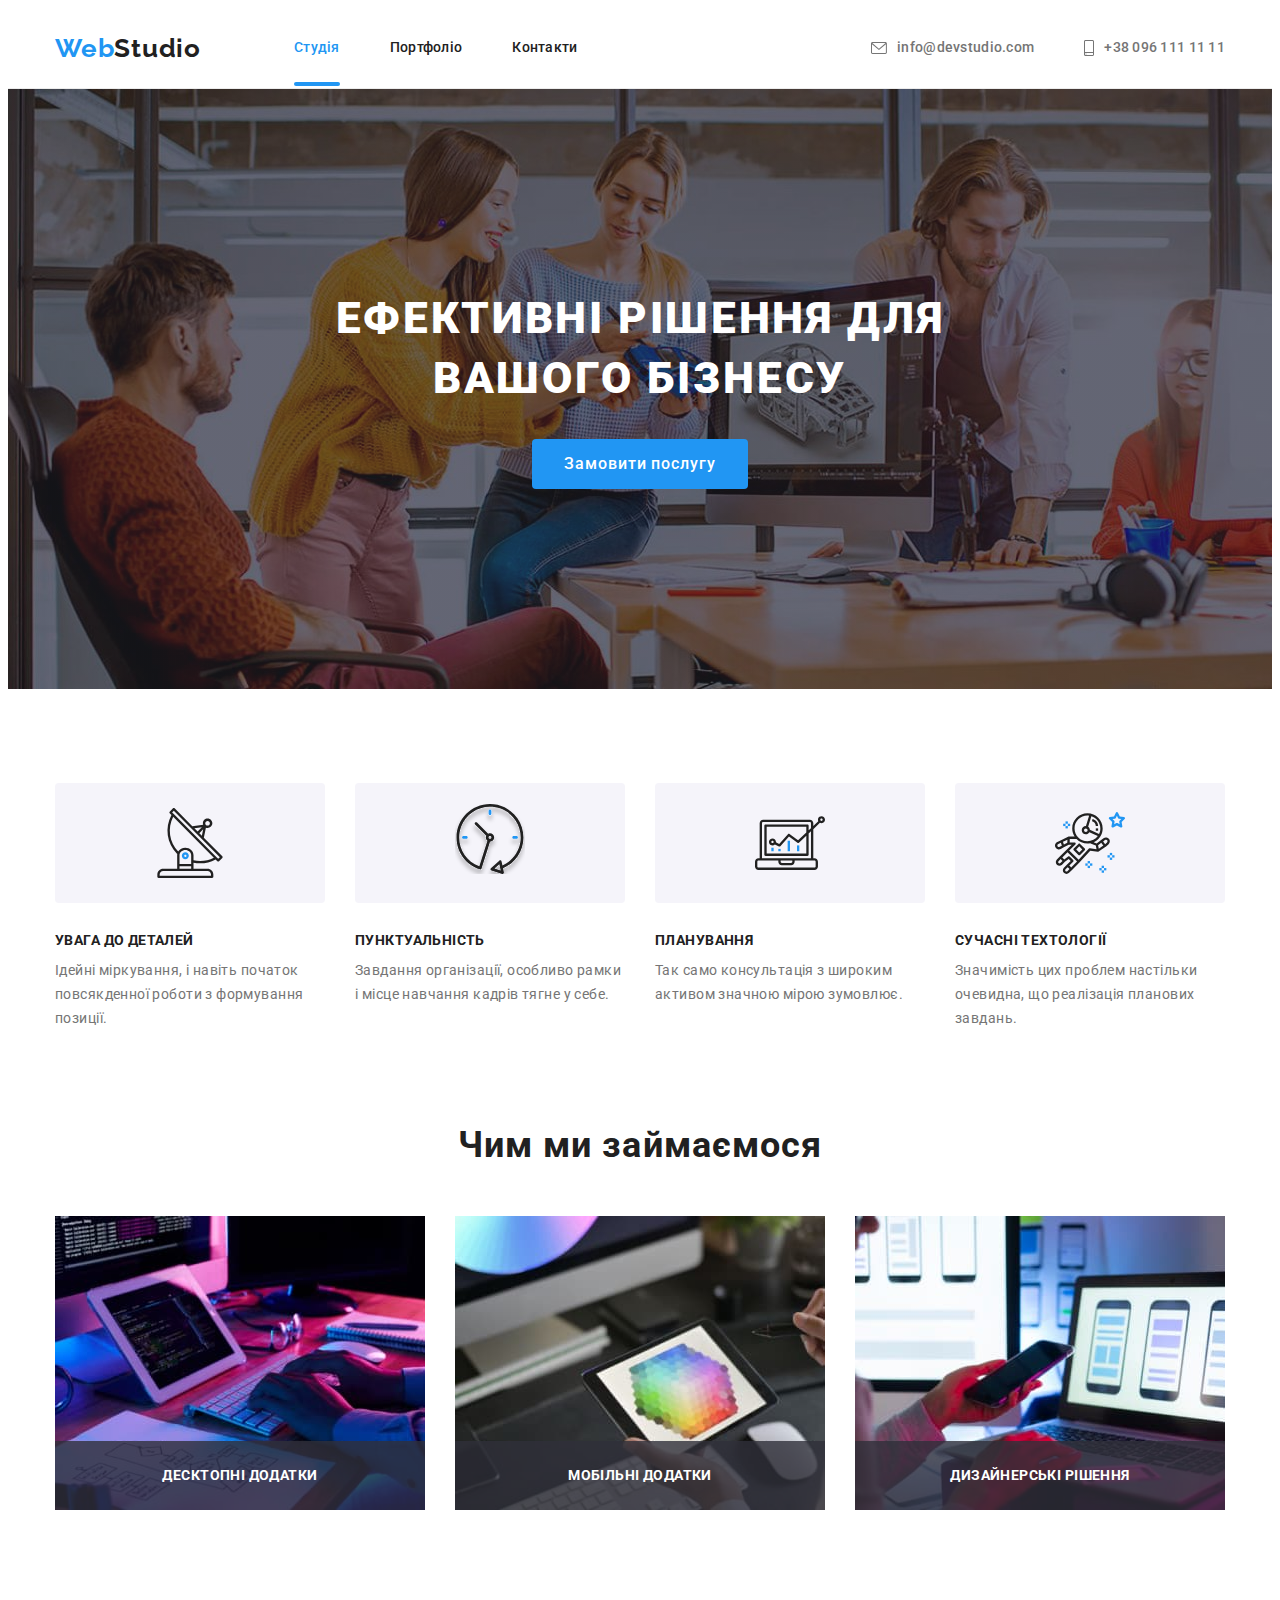
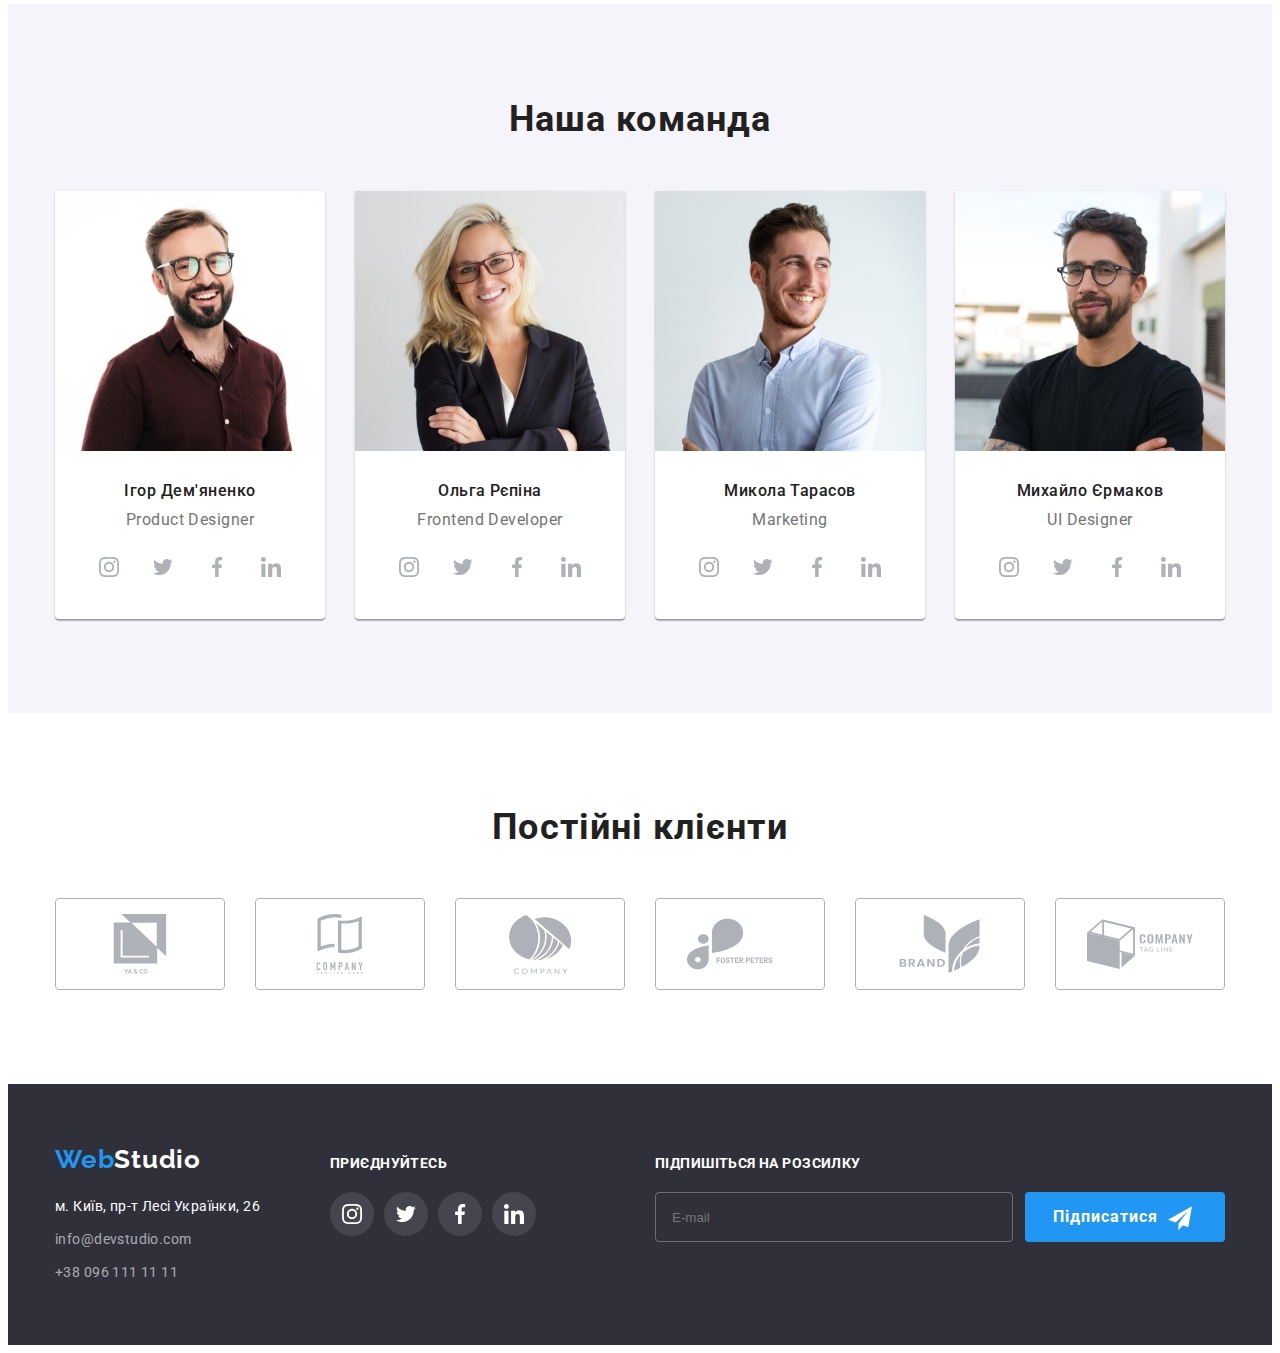
==== commit d25a02ba: "21.11.upd" ====
--- a/index.html
+++ b/index.html
@@ -396,22 +396,9 @@
               </li>
             </ul>
           </div>
-          <div class="footer-spam">
+        <div class="footer-spam">
           <p class="footer-spam-title">Підпишіться на розсилку</p>
-          <form action="">
-            <label for="">
-              <span class="footer-spam-span">
-                <input
-                type="mail"
-                class="footer-spam-mail"
-                name="mail-spam"
-                placeholder="E-mail"
-                />
-              </span>
-            </label>
-          </form>
-        </div>
-        <div class="footer-button">
+          <form action="" style="display: flex;flex-direction: row-reverse;">           
           <button class="footer-btn" type="submit"> 
             Підписатися
             <span>
@@ -420,6 +407,7 @@
             </svg>
             </span>
           </button>
+          <input type="mail" class="footer-spam-mail" name="mail-spam" placeholder="E-mail"></form>
         </div>
         </div>
       </section>
--- a/CSS/styles.css
+++ b/CSS/styles.css
@@ -641,18 +641,14 @@
 }
 
 .footer-spam {
-  margin-left: 93px;
+  margin-left: auto;
 }
 
 .footer-spam-title {
   color: var(--white-text-color);
   margin-bottom: 20px;
-  font-family: 'Roboto';
-  font-style: normal;
-  font-weight: 700;
-  font-size: 14px;
-  line-height: 16px;
-  letter-spacing: 0.03em;
+  font-weight: 700;
+  line-height: 1.14;
   text-transform: uppercase;
 }
 
@@ -666,6 +662,7 @@
   resize: none;
   border: 1px solid rgba(255, 255, 255, 0.3);
   padding-left: 16px;
+  transition: border 250ms cubic-bezier(0.4, 0, 0.2, 1);
 }
 
 .footer-spam-span {
@@ -678,9 +675,87 @@
   transition-timing-function: cubic-bezier(0.4, 0, 0.2, 1);
 }
 
+/* stell */
+
+/* .modal-form-btn,
+.footer-newsletter-btn {
+  padding-top: 10px;
+  padding-bottom: 10px;
+  width: 200px;
+  height: 50px;
+  border: 1px solid transparent;
+  border-radius: 4px;
+  font-weight: 700;
+  font-size: 16px;
+  line-height: 1.9;
+  letter-spacing: 0.06em;
+  color: var(--primary-white-color);
+  background-color: var(--accent-color);
+  box-shadow: 0px 4px 4px rgba(0, 0, 0, 0.15);
+  cursor: pointer;
+
+  transition: background-color 250ms var(--animation-function);
+}
+
+.footer-newsletter-text {
+  margin-bottom: 20px;
+  font-weight: 700;
+  font-size: 14px;
+  line-height: 1;
+  letter-spacing: 0.03em;
+  color: var(--primary-white-color);
+}
+
+.footer-newsletter-form {
+  display: flex;
+  align-items: center;
+}
+
+.footer-newsletter-input:hover,
+.footer-newsletter-input:focus-within {
+  border: 1px solid rgba(33, 150, 243, 0.3);
+  box-shadow: 0px 4px 4px rgba(0, 0, 0, 0.15);
+}
+
+.footer-newsletter-btn {
+  display: flex;
+  align-items: center;
+  margin-left: 12px;
+  padding: 10px 28px;
+}
+
+.footer-newsletter-btn:hover,
+.footer-newsletter-btn:focus {
+  background-color: var(--button-hover-color);
+  box-shadow: 0px 4px 4px rgba(0, 0, 0, 0.15);
+}
+
+.footer-newsletter-btn {
+  padding-top: 10px;
+  padding-bottom: 10px;
+  width: 200px;
+  height: 50px;
+  border: 1px solid transparent;
+  border-radius: 4px;
+  font-weight: 700;
+  font-size: 16px;
+  line-height: 1.9;
+  letter-spacing: 0.06em;
+  color: var(--primary-white-color);
+  background-color: var(--accent-color);
+  box-shadow: 0px 4px 4px rgba(0, 0, 0, 0.15);
+  cursor: pointer;
+  transition: background-color 250ms var(--animation-function);
+}
+
+.footer-newsletter-icon {
+  margin-left: 10px;
+  fill: var(--primary-white-color);
+} */
+
 .footer-btn {
-  position: absolute;
-  margin-top: 25px;
+  padding: 10px 28px;
+  position: relative;
   color: var(--white-text-color);
   width: 200px;
   height: 50px;
@@ -690,18 +765,18 @@
   font-style: normal;
   font-weight: 700;
   font-size: 16px;
-  line-height: 30px;
+  line-height: 1.87;
   display: flex;
   align-items: center;
   text-align: center;
   letter-spacing: 0.06em;
-  justify-content: center;
   transition-duration: 250ms;
   transition-timing-function: cubic-bezier(0.4, 0, 0.2, 1);
 }
 
 .footer-icon-send {
-  margin-top: 13px;
+  transform: translateY(-45%);
+  position: absolute;
   margin-left: 10px;
 }
 
@@ -870,6 +945,13 @@
   justify-content: center;
   padding: 0;
   cursor: pointer;
+  transition: border 2500ms cubic-bezier(0.4, 0, 0.2, 1);
+}
+
+.modal-btn:hover,
+.modal-btn:focus {
+  fill: var(--hero-buton-activ);
+  transition: border 2500ms cubic-bezier(0.4, 0, 0.2, 1);
 }
 
 .is-hidden {
@@ -889,16 +971,26 @@
   font-style: normal;
   font-weight: 700;
   font-size: 20px;
-  line-height: 23px;
+  line-height: 1.15;
   text-align: center;
   letter-spacing: 0.03em;
 }
 
 .modal-label-text,
 .modal-label {
+  margin-top: 10px;
   font-size: 12px;
   margin-bottom: 5px;
   display: block;
+}
+
+.modal-label {
+  color: #757575;
+  font-family: 'Roboto';
+  font-style: normal;
+  font-weight: 400;
+  font-size: 12px;
+  line-height: 1.16;
 }
 
 .modal-input {
@@ -909,14 +1001,15 @@
   outline: transparent;
   border: 1px solid rgba(33, 33, 33, 0.2);
   padding-left: 40px;
-  margin-bottom: 10px;
+  transition: border 250ms cubic-bezier(0.4, 0, 0.2, 1);
 }
 
 .modal-input-icon {
   position: absolute;
   top: 50%;
   transform: translateY(-50%);
-  left: 10px;
+  left: 12px;
+  transition: border 250ms cubic-bezier(0.4, 0, 0.2, 1);
 }
 
 .input-wrap {
@@ -936,11 +1029,8 @@
 }
 
 .modal-label-text {
-  font-family: 'Roboto';
-  font-style: normal;
-  font-weight: 400;
   font-size: 12px;
-  line-height: 14px;
+  line-height: 1.16;
   letter-spacing: 0.01em;
   color: #757575;
 }
@@ -952,6 +1042,10 @@
   border-radius: 5px;
   resize: none;
   padding: 10px;
+  transition: border 250ms cubic-bezier(0.4, 0, 0.2, 1);
+}
+
+.modal-field {
   margin-bottom: 20px;
 }
 
@@ -970,7 +1064,7 @@
 .input-check:checked + .check-text span {
   background-color: var(--accent-color);
   border-color: transparent;
-  fill: #5bd67c;
+  fill: var(--hero-buton-activ);
 }
 
 .input-check:focus + .check-text span {
@@ -1010,7 +1104,7 @@
   font-style: normal;
   font-weight: 700;
   font-size: 16px;
-  line-height: 1.87px;
+  line-height: 1.87;
   display: flex;
   align-items: center;
   text-align: center;
@@ -1018,7 +1112,7 @@
   width: 200px;
   height: 50px;
   background-color: #2196f3;
-  box-shadow: 0px 4px 4px rgba(0, 0, 0, 0.15);
+  transition: border 250ms cubic-bezier(0.4, 0, 0.2, 1);
 }
 
 .modal-btn-send:hover,
@@ -1026,6 +1120,14 @@
 .modal-btn-send:active {
   background: #188ce8;
   box-shadow: 0px 4px 4px rgba(0, 0, 0, 0.15);
-  transition-duration: 250ms;
-  transition-timing-function: cubic-bezier(0.4, 0, 0.2, 1);
-}
+}
+
+.label {
+  margin-bottom: 10px;
+  display: block;
+}
+
+.check-text {
+  display: flex;
+  justify-content: center;
+}
